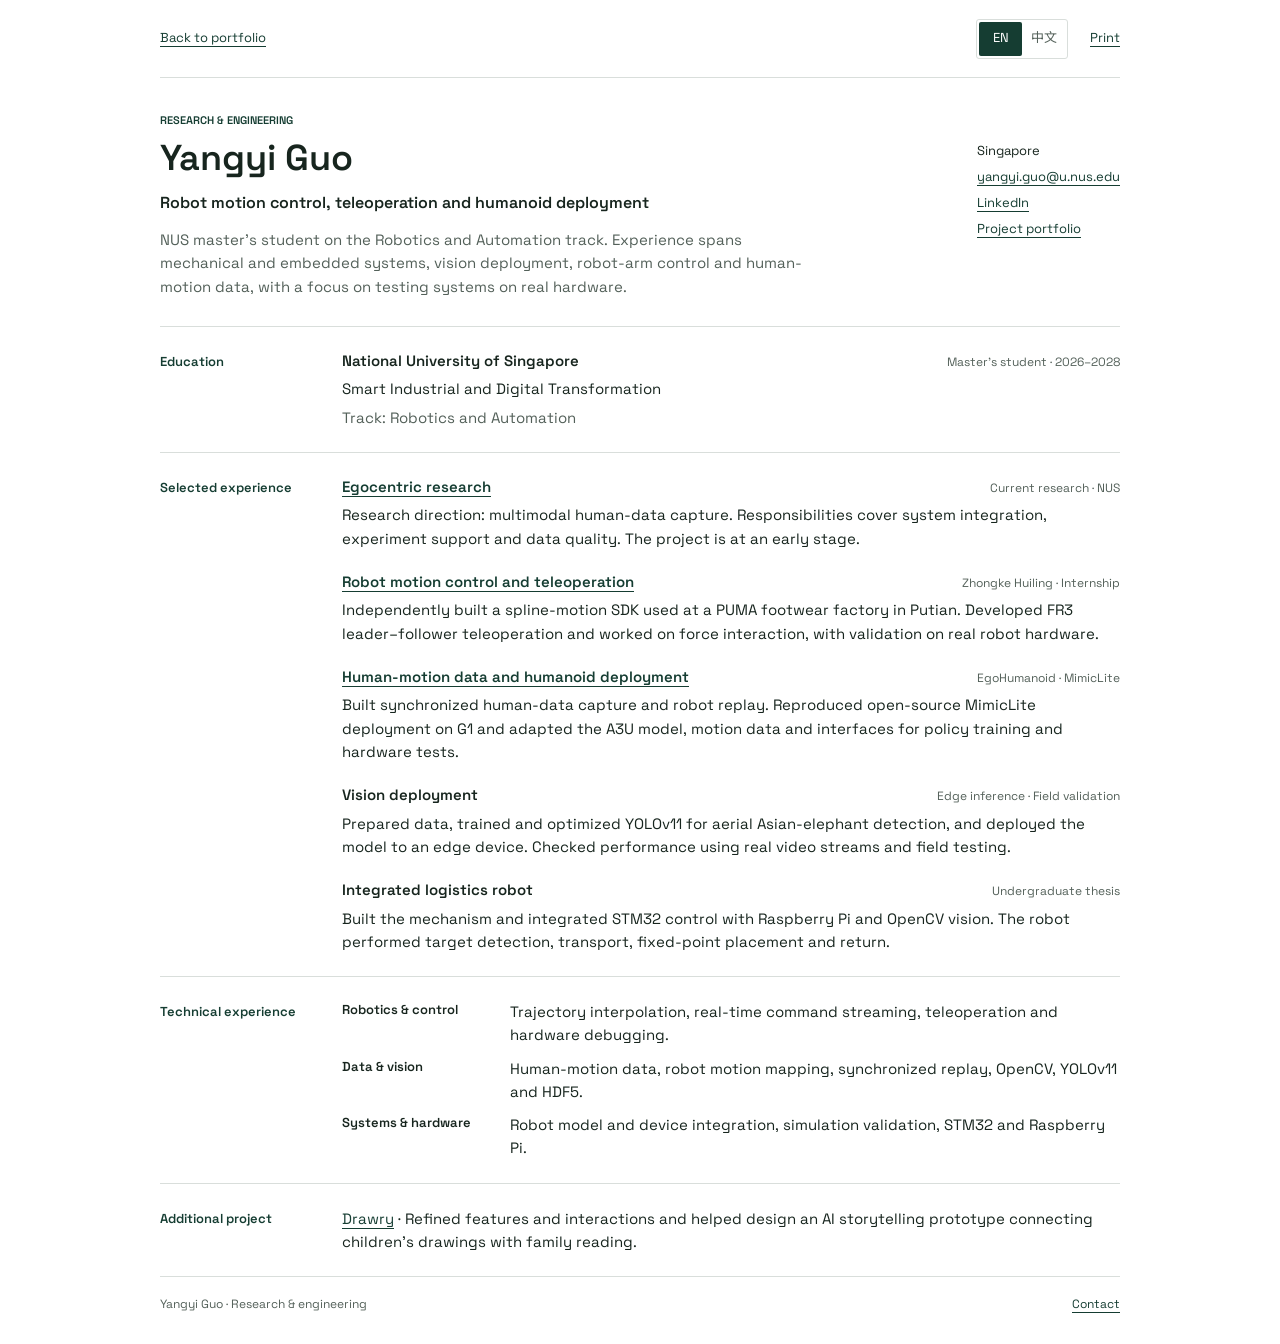
==== resume.html @ aa4f42b7 "Restore paired-arm recording and improve portfolio playback" ====
<!doctype html>
<html lang="en" data-language="en">
<head>
  <meta charset="utf-8">
  <meta name="viewport" content="width=device-width, initial-scale=1">
  <meta name="theme-color" content="#153d32">
  <meta name="description" content="Yangyi Guo's research and engineering experience in robot motion control, teleoperation, humanoid deployment and egocentric research.">
  <title>Yangyi Guo | Resume</title>
  <link rel="icon" href="assets/favicon.svg" type="image/svg+xml">
  <link rel="stylesheet" href="fonts.css">
  <link rel="stylesheet" href="resume.css">
  <script src="resume.js" defer></script>
</head>
<body>
  <a class="skip-link" href="#main" data-text="skip">Skip to content</a>
  <header class="toolbar">
    <a href="index.html?lang=en" data-portfolio-link data-text="back">Back to portfolio</a>
    <div class="toolbar-actions">
      <div class="language-switch" role="group" aria-label="Language" data-label="language">
        <button type="button" data-language-choice="en" aria-pressed="true" lang="en">EN</button>
        <button type="button" data-language-choice="zh" aria-pressed="false" lang="zh-CN">中文</button>
      </div>
      <button class="print-button" type="button" id="print-resume" data-text="print" data-title="print">Print</button>
    </div>
  </header>
  <main id="main">
    <section class="identity" aria-labelledby="name">
      <div>
        <p class="eyebrow" data-text="eyebrow">RESEARCH &amp; ENGINEERING</p>
        <h1 id="name" data-text="name">Yangyi Guo</h1>
        <p class="focus" data-text="focus">Robot motion control, teleoperation and humanoid deployment</p>
        <p class="summary" data-text="summary">NUS master's student on the Robotics and Automation track. Experience spans mechanical and embedded systems, vision deployment, robot-arm control and human-motion data, with a focus on testing systems on real hardware.</p>
      </div>
      <address>
        <span data-text="location">Singapore</span>
        <a href="mailto:yangyi.guo@u.nus.edu">yangyi.guo@u.nus.edu</a>
        <a href="https://www.linkedin.com/in/yangyi-guo-a24740427/" target="_blank" rel="noopener noreferrer">LinkedIn</a>
        <a href="index.html?lang=en" data-portfolio-link data-text="portfolio">Project portfolio</a>
      </address>
    </section>

    <section class="resume-section education" aria-labelledby="education-title">
      <h2 id="education-title" data-text="education">Education</h2>
      <div class="education-copy">
        <div class="entry-heading"><h3 data-text="university">National University of Singapore</h3><span data-text="degree">Master's student · 2026–2028</span></div>
        <p>Smart Industrial and Digital Transformation</p>
        <p class="muted" data-text="track">Track: Robotics and Automation</p>
      </div>
    </section>

    <section class="resume-section" aria-labelledby="experience-title">
      <h2 id="experience-title" data-text="experience">Selected experience</h2>
      <div class="entries">
        <article id="experience-ego">
          <div class="entry-heading"><h3><a href="index.html?lang=en#project/egocentric" data-project="egocentric" data-text="egoTitle">Egocentric research</a></h3><span data-text="current">Current research · NUS</span></div>
          <p data-text="egoCopy">Research direction: multimodal human-data capture. Responsibilities cover system integration, experiment support and data quality. The project is at an early stage.</p>
        </article>
        <article id="experience-robot-arms">
          <div class="entry-heading"><h3><a href="index.html?lang=en#project/manipulation" data-project="manipulation" data-text="armsTitle">Robot motion control and teleoperation</a></h3><span data-text="armsContext">Zhongke Huiling · Internship</span></div>
          <p data-text="armsCopy">Independently built a spline-motion SDK used at a PUMA footwear factory in Putian. Developed FR3 leader–follower teleoperation and worked on force interaction, with validation on real robot hardware.</p>
        </article>
        <article id="experience-humanoid">
          <div class="entry-heading"><h3><a href="index.html?lang=en#project/humanoid" data-project="humanoid" data-text="humanoidTitle">Human-motion data and humanoid deployment</a></h3><span>EgoHumanoid · MimicLite</span></div>
          <p data-text="humanoidCopy">Built synchronized human-data capture and robot replay. Reproduced open-source MimicLite deployment on G1 and adapted the A3U model, motion data and interfaces for policy training and hardware tests.</p>
        </article>
        <article id="experience-vision">
          <div class="entry-heading"><h3 data-text="visionTitle">Vision deployment</h3><span data-text="visionContext">Edge inference · Field validation</span></div>
          <p data-text="visionCopy">Prepared data, trained and optimized YOLOv11 for aerial Asian-elephant detection, and deployed the model to an edge device. Checked performance using real video streams and field testing.</p>
        </article>
        <article id="experience-undergraduate">
          <div class="entry-heading"><h3 data-text="undergraduateTitle">Integrated logistics robot</h3><span data-text="undergraduateContext">Undergraduate thesis</span></div>
          <p data-text="undergraduateCopy">Built the mechanism and integrated STM32 control with Raspberry Pi and OpenCV vision. The robot performed target detection, transport, fixed-point placement and return.</p>
        </article>
      </div>
    </section>

    <section class="resume-section" aria-labelledby="skills-title">
      <h2 id="skills-title" data-text="skills">Technical experience</h2>
      <dl class="skills">
        <div><dt data-text="controlSkillTitle">Robotics &amp; control</dt><dd data-text="controlSkillCopy">Trajectory interpolation, real-time command streaming, teleoperation and hardware debugging.</dd></div>
        <div><dt data-text="dataSkillTitle">Data &amp; vision</dt><dd data-text="dataSkillCopy">Human-motion data, robot motion mapping, synchronized replay, OpenCV, YOLOv11 and HDF5.</dd></div>
        <div><dt data-text="hardwareSkillTitle">Systems &amp; hardware</dt><dd data-text="hardwareSkillCopy">Robot model and device integration, simulation validation, STM32 and Raspberry Pi.</dd></div>
      </dl>
    </section>

    <section class="resume-section additional" aria-labelledby="additional-title">
      <h2 id="additional-title" data-text="additional">Additional project</h2>
      <p><a href="index.html?lang=en#project/drawry" data-project="drawry">Drawry</a><span data-text="drawryCopy"> · Refined features and interactions and helped design an AI storytelling prototype connecting children's drawings with family reading.</span></p>
    </section>
  </main>
  <footer><span data-text="footer">Yangyi Guo · Research &amp; engineering</span><a href="index.html?lang=en#contact" data-contact-link data-text="contact">Contact</a></footer>
</body>
</html>
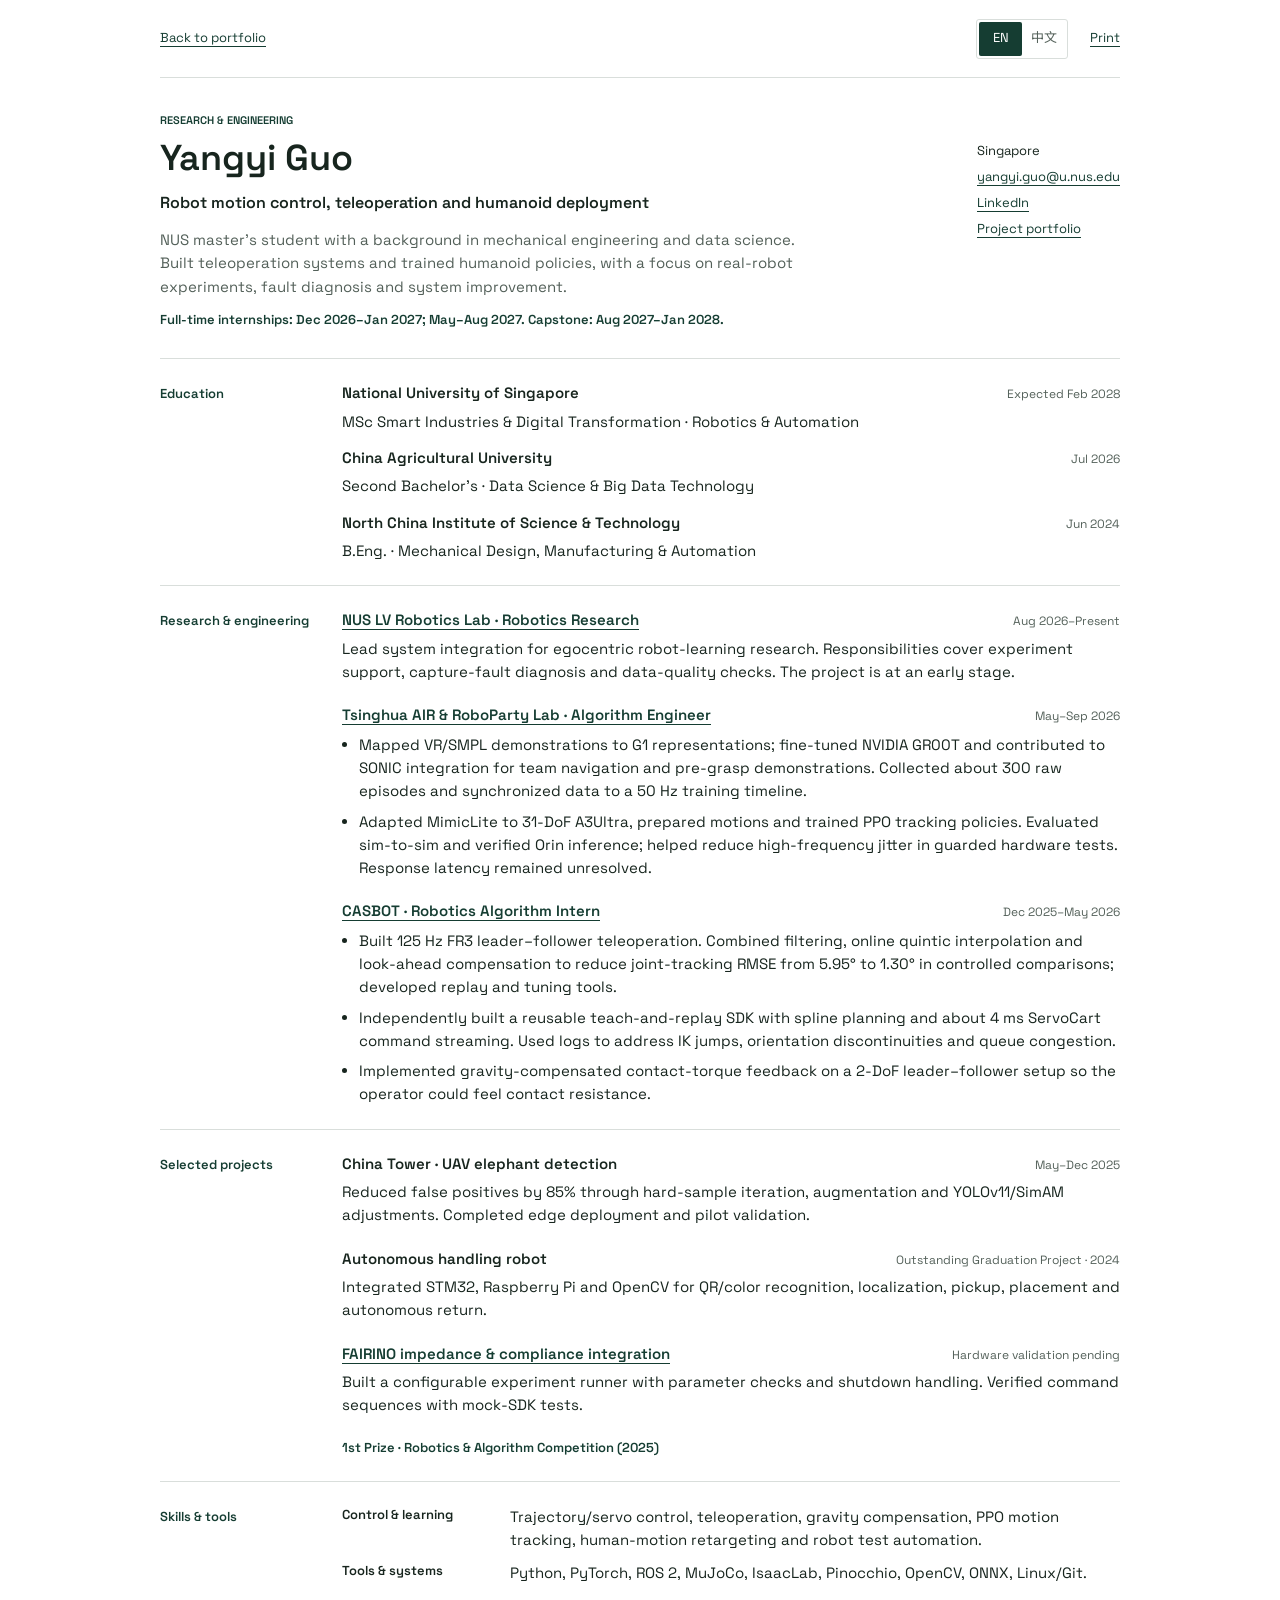
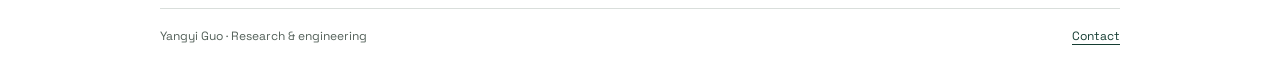
==== commit 8be819c3: "Refine project layouts and align resume with v21" ====
--- a/resume.html
+++ b/resume.html
@@ -29,7 +29,8 @@
         <p class="eyebrow" data-text="eyebrow">RESEARCH &amp; ENGINEERING</p>
         <h1 id="name" data-text="name">Yangyi Guo</h1>
         <p class="focus" data-text="focus">Robot motion control, teleoperation and humanoid deployment</p>
-        <p class="summary" data-text="summary">NUS master's student on the Robotics and Automation track. Experience spans mechanical and embedded systems, vision deployment, robot-arm control and human-motion data, with a focus on testing systems on real hardware.</p>
+        <p class="summary" data-text="summary">NUS master's student with a background in mechanical engineering and data science. Built teleoperation systems and trained humanoid policies, with a focus on real-robot experiments, fault diagnosis and system improvement.</p>
+        <p class="availability" data-text="availability">Full-time internships: Dec 2026–Jan 2027; May–Aug 2027. Capstone: Aug 2027–Jan 2028.</p>
       </div>
       <address>
         <span data-text="location">Singapore</span>
@@ -41,51 +42,63 @@
 
     <section class="resume-section education" aria-labelledby="education-title">
       <h2 id="education-title" data-text="education">Education</h2>
-      <div class="education-copy">
-        <div class="entry-heading"><h3 data-text="university">National University of Singapore</h3><span data-text="degree">Master's student · 2026–2028</span></div>
-        <p>Smart Industrial and Digital Transformation</p>
-        <p class="muted" data-text="track">Track: Robotics and Automation</p>
+      <div class="education-copy entries">
+        <div><div class="entry-heading"><h3 data-text="university">National University of Singapore</h3><span data-text="degree">Expected Feb 2028</span></div><p data-text="nusDegree">MSc Smart Industries &amp; Digital Transformation · Robotics &amp; Automation</p></div>
+        <div><div class="entry-heading"><h3 data-text="cauUniversity">China Agricultural University</h3><span data-text="cauDate">Jul 2026</span></div><p data-text="cauDegree">Second Bachelor's · Data Science &amp; Big Data Technology</p></div>
+        <div><div class="entry-heading"><h3 data-text="ncistUniversity">North China Institute of Science &amp; Technology</h3><span data-text="ncistDate">Jun 2024</span></div><p data-text="ncistDegree">B.Eng. · Mechanical Design, Manufacturing &amp; Automation</p></div>
       </div>
     </section>
 
     <section class="resume-section" aria-labelledby="experience-title">
-      <h2 id="experience-title" data-text="experience">Selected experience</h2>
+      <h2 id="experience-title" data-text="experience">Research &amp; engineering</h2>
       <div class="entries">
         <article id="experience-ego">
-          <div class="entry-heading"><h3><a href="index.html?lang=en#project/egocentric" data-project="egocentric" data-text="egoTitle">Egocentric research</a></h3><span data-text="current">Current research · NUS</span></div>
-          <p data-text="egoCopy">Research direction: multimodal human-data capture. Responsibilities cover system integration, experiment support and data quality. The project is at an early stage.</p>
+          <div class="entry-heading"><h3><a href="index.html?lang=en#project/egocentric" data-project="egocentric" data-text="egoTitle">NUS LV Robotics Lab · Robotics Research</a></h3><span data-text="current">Aug 2026–Present</span></div>
+          <p data-text="egoCopy">Lead system integration for egocentric robot-learning research. Responsibilities cover experiment support, capture-fault diagnosis and data-quality checks. The project is at an early stage.</p>
+        </article>
+        <article id="experience-humanoid">
+          <div class="entry-heading"><h3><a href="index.html?lang=en#project/humanoid" data-project="humanoid" data-text="humanoidTitle">Tsinghua AIR &amp; RoboParty Lab · Algorithm Engineer</a></h3><span data-text="humanoidDate">May–Sep 2026</span></div>
+          <ul class="achievements">
+            <li data-text="humanoidCopy">Mapped VR/SMPL demonstrations to G1 representations; fine-tuned NVIDIA GR00T and contributed to SONIC integration for team navigation and pre-grasp demonstrations. Collected about 300 raw episodes and synchronized data to a 50 Hz training timeline.</li>
+            <li data-text="humanoidValidation">Adapted MimicLite to 31-DoF A3Ultra, prepared motions and trained PPO tracking policies. Evaluated sim-to-sim and verified Orin inference; helped reduce high-frequency jitter in guarded hardware tests. Response latency remained unresolved.</li>
+          </ul>
         </article>
         <article id="experience-robot-arms">
-          <div class="entry-heading"><h3><a href="index.html?lang=en#project/manipulation" data-project="manipulation" data-text="armsTitle">Robot motion control and teleoperation</a></h3><span data-text="armsContext">Zhongke Huiling · Internship</span></div>
-          <p data-text="armsCopy">Independently built a spline-motion SDK used at a PUMA footwear factory in Putian. Developed FR3 leader–follower teleoperation and worked on force interaction, with validation on real robot hardware.</p>
-        </article>
-        <article id="experience-humanoid">
-          <div class="entry-heading"><h3><a href="index.html?lang=en#project/humanoid" data-project="humanoid" data-text="humanoidTitle">Human-motion data and humanoid deployment</a></h3><span>EgoHumanoid · MimicLite</span></div>
-          <p data-text="humanoidCopy">Built synchronized human-data capture and robot replay. Reproduced open-source MimicLite deployment on G1 and adapted the A3U model, motion data and interfaces for policy training and hardware tests.</p>
-        </article>
-        <article id="experience-vision">
-          <div class="entry-heading"><h3 data-text="visionTitle">Vision deployment</h3><span data-text="visionContext">Edge inference · Field validation</span></div>
-          <p data-text="visionCopy">Prepared data, trained and optimized YOLOv11 for aerial Asian-elephant detection, and deployed the model to an edge device. Checked performance using real video streams and field testing.</p>
-        </article>
-        <article id="experience-undergraduate">
-          <div class="entry-heading"><h3 data-text="undergraduateTitle">Integrated logistics robot</h3><span data-text="undergraduateContext">Undergraduate thesis</span></div>
-          <p data-text="undergraduateCopy">Built the mechanism and integrated STM32 control with Raspberry Pi and OpenCV vision. The robot performed target detection, transport, fixed-point placement and return.</p>
+          <div class="entry-heading"><h3><a href="index.html?lang=en#project/manipulation" data-project="manipulation" data-text="armsTitle">CASBOT · Robotics Algorithm Intern</a></h3><span data-text="armsContext">Dec 2025–May 2026</span></div>
+          <ul class="achievements">
+            <li data-text="armsCopy">Built 125 Hz FR3 leader–follower teleoperation. Combined filtering, online quintic interpolation and look-ahead compensation to reduce joint-tracking RMSE from 5.95° to 1.30° in controlled comparisons; developed replay and tuning tools.</li>
+            <li data-text="sdkCopy">Independently built a reusable teach-and-replay SDK with spline planning and about 4 ms ServoCart command streaming. Used logs to address IK jumps, orientation discontinuities and queue congestion.</li>
+            <li data-text="forceCopy">Implemented gravity-compensated contact-torque feedback on a 2-DoF leader–follower setup so the operator could feel contact resistance.</li>
+          </ul>
         </article>
       </div>
     </section>
 
-    <section class="resume-section" aria-labelledby="skills-title">
-      <h2 id="skills-title" data-text="skills">Technical experience</h2>
-      <dl class="skills">
-        <div><dt data-text="controlSkillTitle">Robotics &amp; control</dt><dd data-text="controlSkillCopy">Trajectory interpolation, real-time command streaming, teleoperation and hardware debugging.</dd></div>
-        <div><dt data-text="dataSkillTitle">Data &amp; vision</dt><dd data-text="dataSkillCopy">Human-motion data, robot motion mapping, synchronized replay, OpenCV, YOLOv11 and HDF5.</dd></div>
-        <div><dt data-text="hardwareSkillTitle">Systems &amp; hardware</dt><dd data-text="hardwareSkillCopy">Robot model and device integration, simulation validation, STM32 and Raspberry Pi.</dd></div>
-      </dl>
+    <section class="resume-section" aria-labelledby="projects-title">
+      <h2 id="projects-title" data-text="projects">Selected projects</h2>
+      <div class="entries">
+        <article id="experience-vision">
+          <div class="entry-heading"><h3 data-text="visionTitle">China Tower · UAV elephant detection</h3><span data-text="visionContext">May–Dec 2025</span></div>
+          <p data-text="visionCopy">Reduced false positives by 85% through hard-sample iteration, augmentation and YOLOv11/SimAM adjustments. Completed edge deployment and pilot validation.</p>
+        </article>
+        <article id="experience-undergraduate">
+          <div class="entry-heading"><h3 data-text="undergraduateTitle">Autonomous handling robot</h3><span data-text="undergraduateContext">Outstanding Graduation Project · 2024</span></div>
+          <p data-text="undergraduateCopy">Integrated STM32, Raspberry Pi and OpenCV for QR/color recognition, localization, pickup, placement and autonomous return.</p>
+        </article>
+        <article id="experience-compliance">
+          <div class="entry-heading"><h3><a href="index.html?lang=en#project/manipulation" data-project="manipulation" data-text="complianceTitle">FAIRINO impedance &amp; compliance integration</a></h3><span data-text="complianceStatus">Hardware validation pending</span></div>
+          <p data-text="complianceCopy">Built a configurable experiment runner with parameter checks and shutdown handling. Verified command sequences with mock-SDK tests.</p>
+        </article>
+        <p class="award" data-text="award">1st Prize · Robotics &amp; Algorithm Competition (2025)</p>
+      </div>
     </section>
 
-    <section class="resume-section additional" aria-labelledby="additional-title">
-      <h2 id="additional-title" data-text="additional">Additional project</h2>
-      <p><a href="index.html?lang=en#project/drawry" data-project="drawry">Drawry</a><span data-text="drawryCopy"> · Refined features and interactions and helped design an AI storytelling prototype connecting children's drawings with family reading.</span></p>
+    <section class="resume-section" aria-labelledby="skills-title">
+      <h2 id="skills-title" data-text="skills">Skills &amp; tools</h2>
+      <dl class="skills">
+        <div><dt data-text="controlSkillTitle">Control &amp; learning</dt><dd data-text="controlSkillCopy">Trajectory/servo control, teleoperation, gravity compensation, PPO motion tracking, human-motion retargeting and robot test automation.</dd></div>
+        <div><dt data-text="dataSkillTitle">Tools &amp; systems</dt><dd>Python, PyTorch, ROS 2, MuJoCo, IsaacLab, Pinocchio, OpenCV, ONNX, Linux/Git.</dd></div>
+      </dl>
     </section>
   </main>
   <footer><span data-text="footer">Yangyi Guo · Research &amp; engineering</span><a href="index.html?lang=en#contact" data-contact-link data-text="contact">Contact</a></footer>
--- a/resume.css
+++ b/resume.css
@@ -28,6 +28,7 @@
 h1 { margin: 0; font-size: 36px; line-height: 1.15; font-weight: 600; }
 .focus { margin: 12px 0 0; font-weight: 600; font-size: 16px; }
 .summary { margin: 12px 0 0; color: var(--muted); max-width: 66ch; }
+.availability { margin: 12px 0 0; color: var(--green); font-size: 13px; font-weight: 600; }
 address { align-self: start; padding-top: 29px; display: grid; gap: 6px; font-style: normal; font-size: 13px; }
 address a { overflow-wrap: anywhere; }
 .resume-section { display: grid; grid-template-columns: 156px minmax(0, 1fr); gap: 26px; border-top: 1px solid var(--line); padding: 23px 0; }
@@ -38,6 +39,10 @@
 p { margin: 5px 0 0; }
 .muted { color: var(--muted); }
 .entries { display: grid; gap: 21px; }
+.education-copy { gap: 14px; }
+.achievements { margin: 6px 0 0; padding-left: 17px; }
+.achievements li + li { margin-top: 7px; }
+.award { margin: 0; color: var(--green); font-size: 13px; font-weight: 600; }
 article { scroll-margin-top: 24px; }
 article:target { border-left: 3px solid var(--green); padding-left: 13px; }
 .skills { margin: 0; display: grid; gap: 10px; }
@@ -62,22 +67,28 @@
 @media print {
   @page { size: A4; margin: 13mm; }
   html { scroll-behavior: auto; }
-  body { color: #111; font-size: 9pt; line-height: 1.38; }
+  body { color: #111; font-size: 8.7pt; line-height: 1.32; }
   .toolbar, .skip-link, footer { display: none; }
   main { width: 100%; }
   a { color: #111; text-decoration: none; }
-  .identity { grid-template-columns: minmax(0, 1fr) auto; gap: 20px; padding: 0 0 15px; }
+  .identity { grid-template-columns: minmax(0, 1fr) auto; gap: 20px; padding: 0 0 11px; }
   .eyebrow { margin-bottom: 5px; font-size: 8pt; }
   h1 { font-size: 25pt; }
   .focus { font-size: 10pt; margin-top: 7px; }
   .summary { margin-top: 7px; }
+  .availability { font-size: 8pt; margin-top: 7px; }
   address { padding-top: 22px; display: grid; font-size: 8pt; gap: 4px; }
-  .resume-section { grid-template-columns: 111px minmax(0, 1fr); gap: 17px; padding: 12px 0; }
+  .resume-section { grid-template-columns: 100px minmax(0, 1fr); gap: 15px; padding: 10px 0; }
   h2 { font-size: 8.5pt; }
   h3 { font-size: 9pt; }
   .entry-heading { display: flex; gap: 2px 10px; }
   .entry-heading > span { font-size: 8pt; }
-  .entries { gap: 12px; }
+  .entries { gap: 10px; }
+  .education-copy { gap: 6px; }
+  .education-copy p { margin-top: 1px; }
+  .achievements { margin-top: 4px; padding-left: 13px; }
+  .achievements li + li { margin-top: 4px; }
+  .award { font-size: 8pt; }
   article { break-inside: avoid; }
   article:target { border: 0; padding: 0; }
   .skills { gap: 6px; }
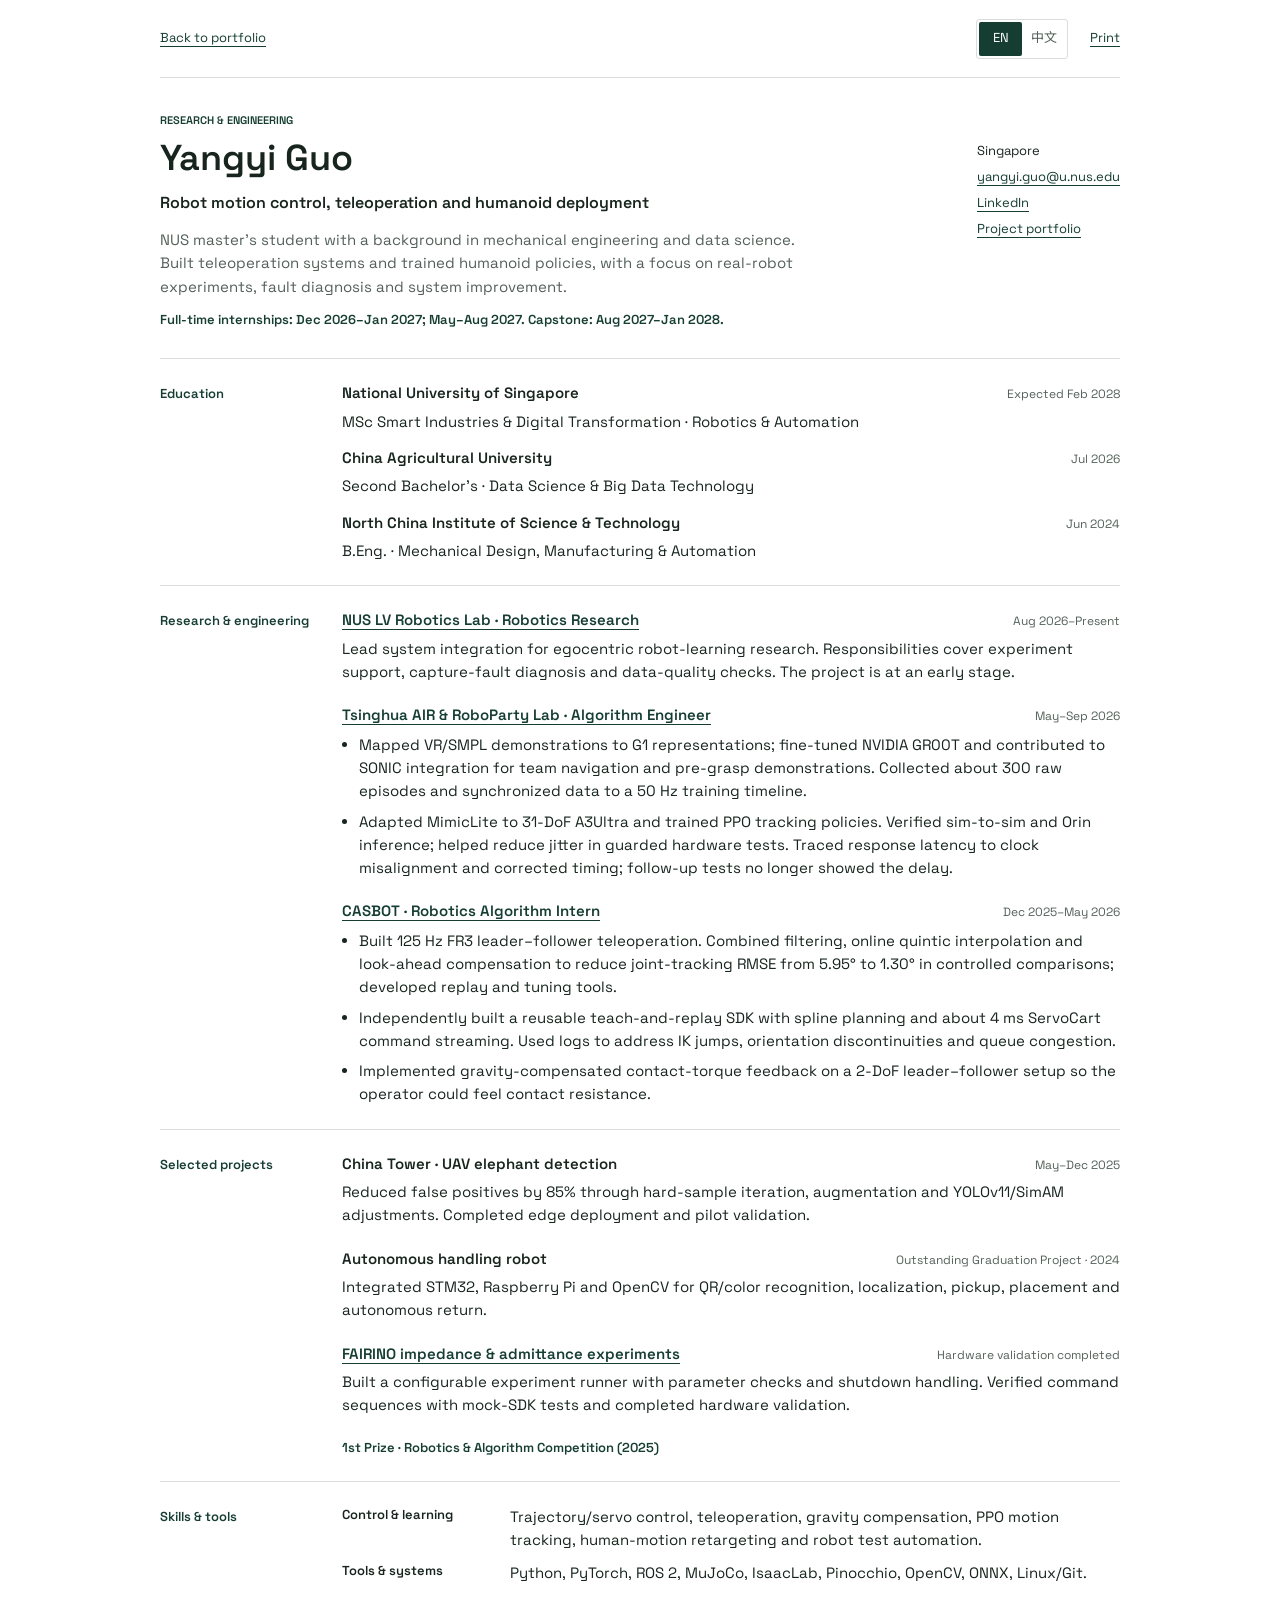
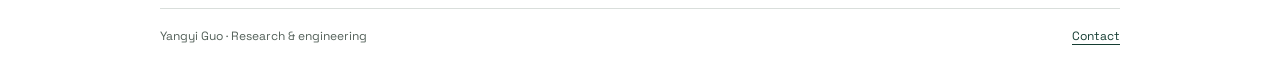
==== commit dfecbf5a: "Update portfolio from V23 and add contact-control illustrations" ====
--- a/resume.html
+++ b/resume.html
@@ -60,7 +60,7 @@
           <div class="entry-heading"><h3><a href="index.html?lang=en#project/humanoid" data-project="humanoid" data-text="humanoidTitle">Tsinghua AIR &amp; RoboParty Lab · Algorithm Engineer</a></h3><span data-text="humanoidDate">May–Sep 2026</span></div>
           <ul class="achievements">
             <li data-text="humanoidCopy">Mapped VR/SMPL demonstrations to G1 representations; fine-tuned NVIDIA GR00T and contributed to SONIC integration for team navigation and pre-grasp demonstrations. Collected about 300 raw episodes and synchronized data to a 50 Hz training timeline.</li>
-            <li data-text="humanoidValidation">Adapted MimicLite to 31-DoF A3Ultra, prepared motions and trained PPO tracking policies. Evaluated sim-to-sim and verified Orin inference; helped reduce high-frequency jitter in guarded hardware tests. Response latency remained unresolved.</li>
+            <li data-text="humanoidValidation">Adapted MimicLite to 31-DoF A3Ultra and trained PPO tracking policies. Verified sim-to-sim and Orin inference; helped reduce jitter in guarded hardware tests. Traced response latency to clock misalignment and corrected timing; follow-up tests no longer showed the delay.</li>
           </ul>
         </article>
         <article id="experience-robot-arms">
@@ -86,8 +86,8 @@
           <p data-text="undergraduateCopy">Integrated STM32, Raspberry Pi and OpenCV for QR/color recognition, localization, pickup, placement and autonomous return.</p>
         </article>
         <article id="experience-compliance">
-          <div class="entry-heading"><h3><a href="index.html?lang=en#project/manipulation" data-project="manipulation" data-text="complianceTitle">FAIRINO impedance &amp; compliance integration</a></h3><span data-text="complianceStatus">Hardware validation pending</span></div>
-          <p data-text="complianceCopy">Built a configurable experiment runner with parameter checks and shutdown handling. Verified command sequences with mock-SDK tests.</p>
+          <div class="entry-heading"><h3><a href="index.html?lang=en#project/manipulation" data-project="manipulation" data-text="complianceTitle">FAIRINO impedance &amp; admittance experiments</a></h3><span data-text="complianceStatus">Hardware validation completed</span></div>
+          <p data-text="complianceCopy">Built a configurable experiment runner with parameter checks and shutdown handling. Verified command sequences with mock-SDK tests and completed hardware validation.</p>
         </article>
         <p class="award" data-text="award">1st Prize · Robotics &amp; Algorithm Competition (2025)</p>
       </div>
